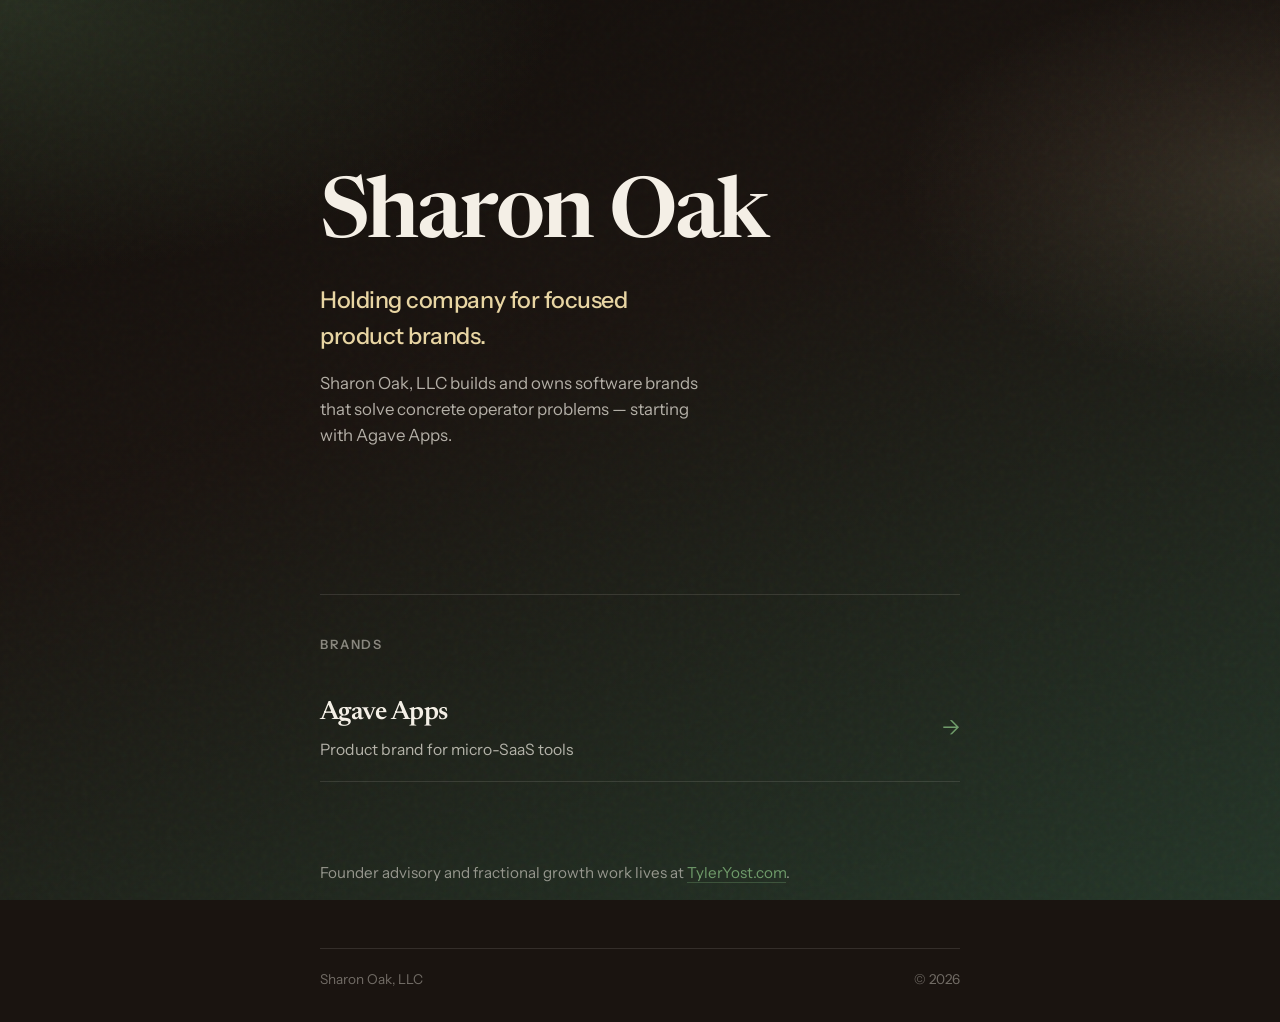
==== index.html @ 5e7c7876 "Add Sharon Oak holding company static site Agave Apps first brand; GitHub Pages ready for sharonoak." ====
<!DOCTYPE html>
<html lang="en">
  <head>
    <meta charset="utf-8" />
    <meta name="viewport" content="width=device-width, initial-scale=1" />
    <title>Sharon Oak, LLC</title>
    <meta
      name="description"
      content="Sharon Oak, LLC — holding company for Agave Apps and related product brands."
    />
    <link rel="canonical" href="https://sharonoak.com/" />
    <meta property="og:title" content="Sharon Oak, LLC" />
    <meta property="og:description" content="Holding company for Agave Apps and related product brands." />
    <meta property="og:url" content="https://sharonoak.com/" />
    <meta property="og:type" content="website" />
    <link rel="preconnect" href="https://fonts.googleapis.com" />
    <link rel="preconnect" href="https://fonts.gstatic.com" crossorigin />
    <link
      href="https://fonts.googleapis.com/css2?family=Instrument+Sans:wght@400;500;600&family=Newsreader:opsz,wght@6..72,500;6..72,600&display=swap"
      rel="stylesheet"
    />
    <link rel="stylesheet" href="styles.css" />
  </head>
  <body>
    <div class="atmosphere" aria-hidden="true"></div>

    <main>
      <section class="hero">
        <p class="brand">Sharon Oak</p>
        <h1>Holding company for focused product brands.</h1>
        <p class="lede">
          Sharon Oak, LLC builds and owns software brands that solve concrete operator problems — starting with Agave Apps.
        </p>
      </section>

      <section class="brands">
        <h2>Brands</h2>
        <ul class="brand-list">
          <li>
            <a class="brand-link primary-brand" href="https://agaveapps.com">
              <span class="brand-name">Agave Apps</span>
              <span class="brand-desc">Product brand for micro-SaaS tools</span>
              <span class="brand-go" aria-hidden="true">→</span>
            </a>
          </li>
        </ul>
      </section>

      <section class="aside">
        <p>
          Founder advisory and fractional growth work lives at
          <a href="https://tyleryost.com">TylerYost.com</a>.
        </p>
      </section>
    </main>

    <footer>
      <span>Sharon Oak, LLC</span>
      <span id="y"></span>
    </footer>

    <script>
      document.getElementById("y").textContent = "© " + new Date().getFullYear();
    </script>
  </body>
</html>
---- styles.css ----
:root {
  --bark: #1a1410;
  --canopy: #243528;
  --leaf: #6f9b6a;
  --sun: #e8d5a3;
  --paper: #f4efe6;
  --muted: rgba(244, 239, 230, 0.7);
  --font-display: "Newsreader", Georgia, serif;
  --font-body: "Instrument Sans", system-ui, sans-serif;
}

*,
*::before,
*::after {
  box-sizing: border-box;
}

body {
  margin: 0;
  min-height: 100vh;
  font-family: var(--font-body);
  color: var(--paper);
  background: var(--bark);
  line-height: 1.55;
  -webkit-font-smoothing: antialiased;
  display: flex;
  flex-direction: column;
}

.atmosphere {
  position: fixed;
  inset: 0;
  z-index: -1;
  background:
    radial-gradient(ellipse 80% 55% at 0% 0%, rgba(111, 155, 106, 0.22), transparent 55%),
    radial-gradient(ellipse 60% 45% at 100% 20%, rgba(232, 213, 163, 0.12), transparent 50%),
    linear-gradient(160deg, #120e0b 0%, var(--bark) 40%, var(--canopy) 100%);
  animation: canopy 22s ease-in-out infinite alternate;
}

.atmosphere::after {
  content: "";
  position: absolute;
  inset: 0;
  opacity: 0.28;
  background-image: url("data:image/svg+xml,%3Csvg viewBox='0 0 200 200' xmlns='http://www.w3.org/2000/svg'%3E%3Cfilter id='n'%3E%3CfeTurbulence type='fractalNoise' baseFrequency='0.8' numOctaves='3' stitchTiles='stitch'/%3E%3C/filter%3E%3Crect width='100%25' height='100%25' filter='url(%23n)' opacity='0.5'/%3E%3C/svg%3E");
  mix-blend-mode: soft-light;
  pointer-events: none;
}

@keyframes canopy {
  from {
    filter: saturate(1);
  }
  to {
    filter: saturate(1.15);
  }
}

main {
  flex: 1;
  width: min(40rem, calc(100% - 3rem));
  margin: 0 auto;
  padding: 4.5rem 0 3rem;
}

.hero {
  min-height: 58vh;
  display: flex;
  flex-direction: column;
  justify-content: center;
  padding-bottom: 2.5rem;
}

.brand {
  margin: 0 0 1.5rem;
  font-family: var(--font-display);
  font-size: clamp(3rem, 11vw, 5.25rem);
  font-weight: 600;
  line-height: 0.95;
  letter-spacing: -0.03em;
  color: var(--paper);
  animation: lift 0.85s ease both;
}

.hero h1 {
  margin: 0 0 1rem;
  font-family: var(--font-body);
  font-size: clamp(1.2rem, 2.8vw, 1.45rem);
  font-weight: 500;
  letter-spacing: -0.02em;
  color: var(--sun);
  max-width: 22ch;
  animation: lift 0.85s ease 0.1s both;
}

.lede {
  margin: 0;
  color: var(--muted);
  font-size: 1.05rem;
  max-width: 36ch;
  animation: lift 0.85s ease 0.2s both;
}

@keyframes lift {
  from {
    opacity: 0;
    transform: translateY(0.9rem);
  }
  to {
    opacity: 1;
    transform: translateY(0);
  }
}

.brands {
  padding: 2.5rem 0;
  border-top: 1px solid rgba(244, 239, 230, 0.12);
  animation: lift 0.85s ease 0.28s both;
}

.brands h2 {
  margin: 0 0 1.25rem;
  font-family: var(--font-body);
  font-size: 0.8rem;
  font-weight: 600;
  letter-spacing: 0.12em;
  text-transform: uppercase;
  color: rgba(244, 239, 230, 0.5);
}

.brand-list {
  list-style: none;
  margin: 0;
  padding: 0;
}

.brand-link {
  display: grid;
  grid-template-columns: 1fr auto;
  grid-template-rows: auto auto;
  column-gap: 1rem;
  row-gap: 0.25rem;
  padding: 1.15rem 0;
  text-decoration: none;
  color: inherit;
  border-bottom: 1px solid rgba(244, 239, 230, 0.12);
  transition: color 0.2s ease;
}

.brand-name {
  grid-column: 1;
  font-family: var(--font-display);
  font-size: 1.65rem;
  font-weight: 600;
  letter-spacing: -0.02em;
  color: var(--paper);
}

.brand-desc {
  grid-column: 1;
  color: var(--muted);
  font-size: 0.98rem;
}

.brand-go {
  grid-column: 2;
  grid-row: 1 / span 2;
  align-self: center;
  color: var(--leaf);
  font-size: 1.35rem;
  transition: transform 0.2s ease;
}

.brand-link:hover .brand-name {
  color: var(--sun);
}

.brand-link:hover .brand-go {
  transform: translateX(4px);
}

.aside {
  padding: 1.5rem 0 0;
  color: rgba(244, 239, 230, 0.55);
  font-size: 0.95rem;
}

.aside a {
  color: var(--leaf);
  text-decoration: none;
  border-bottom: 1px solid rgba(111, 155, 106, 0.35);
}

.aside a:hover {
  color: var(--sun);
  border-color: rgba(232, 213, 163, 0.45);
}

footer {
  width: min(40rem, calc(100% - 3rem));
  margin: 0 auto;
  padding: 1.25rem 0 2rem;
  display: flex;
  justify-content: space-between;
  gap: 1rem;
  border-top: 1px solid rgba(244, 239, 230, 0.12);
  color: rgba(244, 239, 230, 0.4);
  font-size: 0.85rem;
}

@media (prefers-reduced-motion: reduce) {
  .atmosphere,
  .brand,
  .hero h1,
  .lede,
  .brands {
    animation: none !important;
  }
}
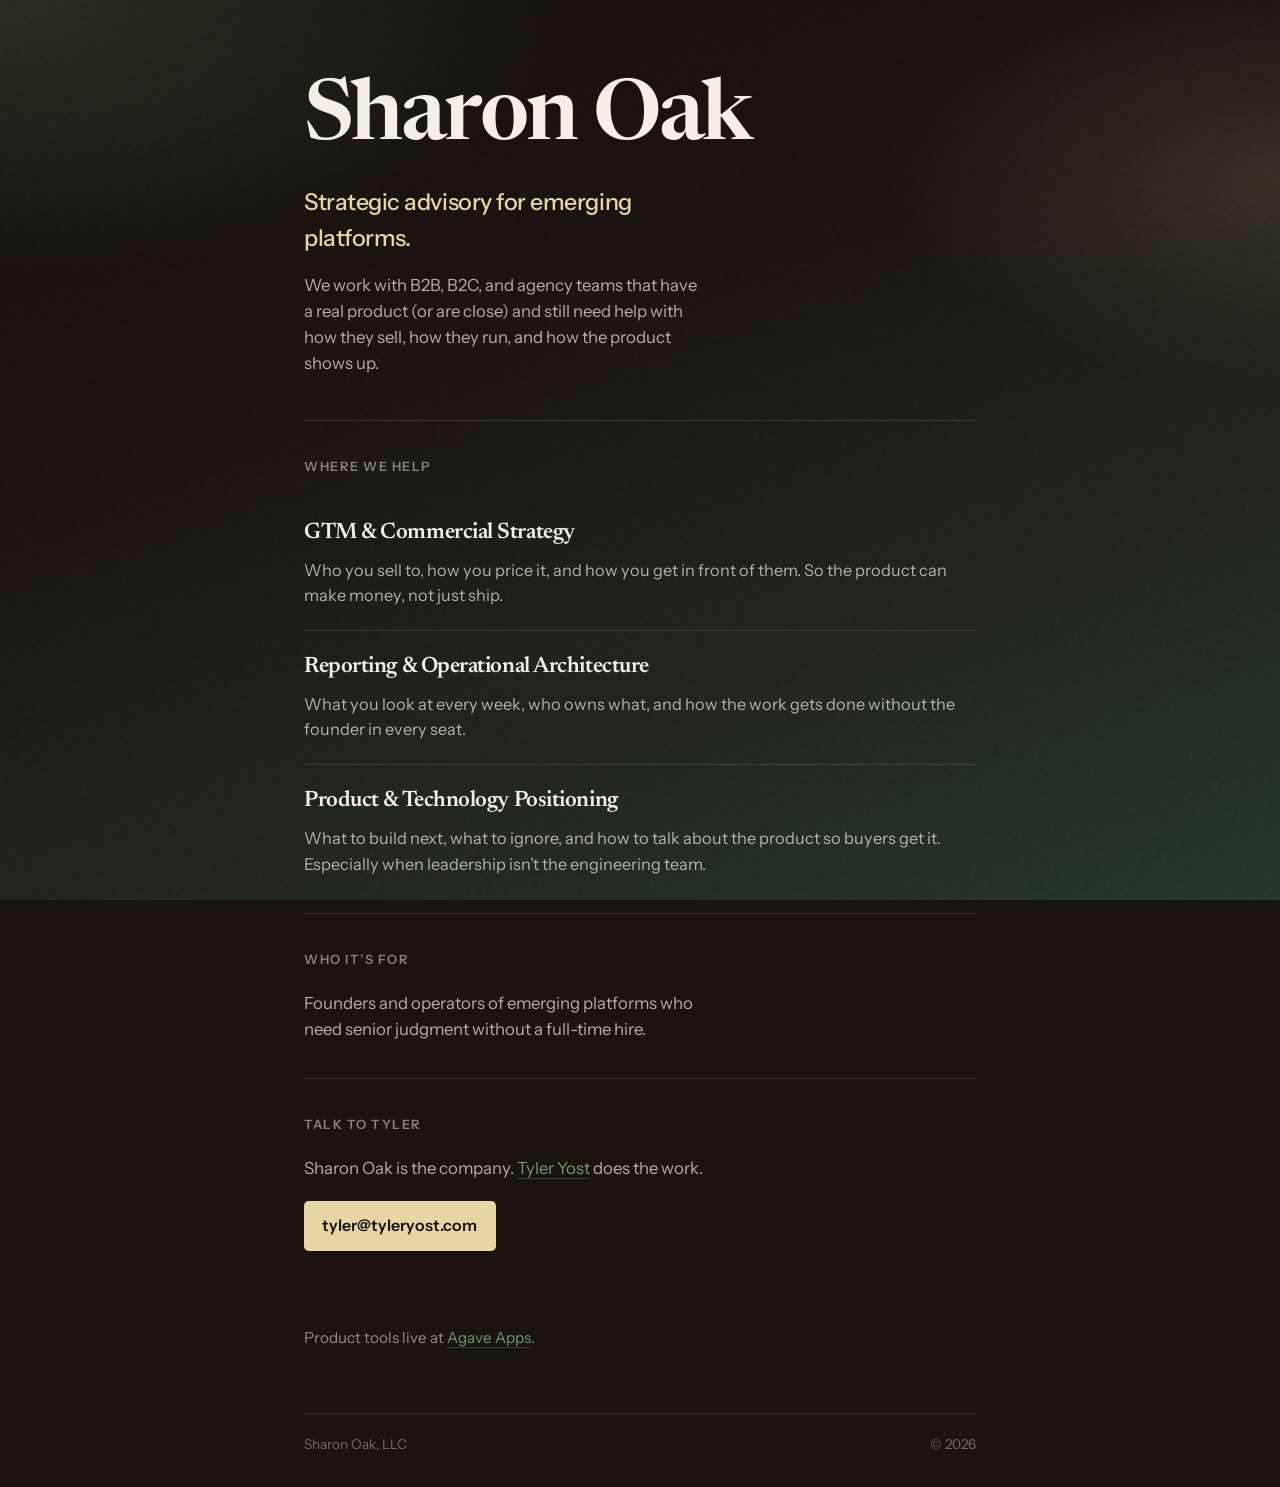
==== commit 0b6c5101: "Lead with strategic advisory, not a holding company. Jared’s team will hit this URL; holdco-first co" ====
--- a/index.html
+++ b/index.html
@@ -3,14 +3,17 @@
   <head>
     <meta charset="utf-8" />
     <meta name="viewport" content="width=device-width, initial-scale=1" />
-    <title>Sharon Oak, LLC</title>
+    <title>Sharon Oak — Strategic Advisory</title>
     <meta
       name="description"
-      content="Sharon Oak, LLC — holding company for Agave Apps and related product brands."
+      content="Strategic advisory for emerging B2B, B2C, and agency platforms. GTM, operations, and product positioning."
     />
     <link rel="canonical" href="https://sharonoak.com/" />
-    <meta property="og:title" content="Sharon Oak, LLC" />
-    <meta property="og:description" content="Holding company for Agave Apps and related product brands." />
+    <meta property="og:title" content="Sharon Oak — Strategic Advisory" />
+    <meta
+      property="og:description"
+      content="Strategic advisory for emerging B2B, B2C, and agency platforms."
+    />
     <meta property="og:url" content="https://sharonoak.com/" />
     <meta property="og:type" content="website" />
     <link rel="preconnect" href="https://fonts.googleapis.com" />
@@ -27,29 +30,55 @@
     <main>
       <section class="hero">
         <p class="brand">Sharon Oak</p>
-        <h1>Holding company for focused product brands.</h1>
+        <h1>Strategic advisory for emerging platforms.</h1>
         <p class="lede">
-          Sharon Oak, LLC builds and owns software brands that solve concrete operator problems — starting with Agave Apps.
+          We work with B2B, B2C, and agency teams that have a real product (or are close) and still need help with how they sell, how they run, and how the product shows up.
         </p>
       </section>
 
-      <section class="brands">
-        <h2>Brands</h2>
-        <ul class="brand-list">
-          <li>
-            <a class="brand-link primary-brand" href="https://agaveapps.com">
-              <span class="brand-name">Agave Apps</span>
-              <span class="brand-desc">Product brand for micro-SaaS tools</span>
-              <span class="brand-go" aria-hidden="true">→</span>
-            </a>
-          </li>
-        </ul>
+      <section class="work">
+        <h2>Where we help</h2>
+        <div class="grid">
+          <div class="card">
+            <h3>GTM &amp; Commercial Strategy</h3>
+            <p>
+              Who you sell to, how you price it, and how you get in front of them. So the product can make money, not just ship.
+            </p>
+          </div>
+          <div class="card">
+            <h3>Reporting &amp; Operational Architecture</h3>
+            <p>
+              What you look at every week, who owns what, and how the work gets done without the founder in every seat.
+            </p>
+          </div>
+          <div class="card">
+            <h3>Product &amp; Technology Positioning</h3>
+            <p>
+              What to build next, what to ignore, and how to talk about the product so buyers get it. Especially when leadership isn’t the engineering team.
+            </p>
+          </div>
+        </div>
+      </section>
+
+      <section class="who">
+        <h2>Who it’s for</h2>
+        <p>
+          Founders and operators of emerging platforms who need senior judgment without a full-time hire.
+        </p>
+      </section>
+
+      <section class="close">
+        <h2>Talk to Tyler</h2>
+        <p>
+          Sharon Oak is the company. <a href="https://tyleryost.com">Tyler Yost</a> does the work.
+        </p>
+        <a class="btn" href="mailto:tyler@tyleryost.com?subject=Sharon%20Oak%20advisory">tyler@tyleryost.com</a>
       </section>
 
       <section class="aside">
         <p>
-          Founder advisory and fractional growth work lives at
-          <a href="https://tyleryost.com">TylerYost.com</a>.
+          Product tools live at
+          <a href="https://agaveapps.com">Agave Apps</a>.
         </p>
       </section>
     </main>
--- a/styles.css
+++ b/styles.css
@@ -59,17 +59,16 @@
 
 main {
   flex: 1;
-  width: min(40rem, calc(100% - 3rem));
+  width: min(42rem, calc(100% - 3rem));
   margin: 0 auto;
-  padding: 4.5rem 0 3rem;
+  padding: 3.5rem 0 3rem;
 }
 
 .hero {
-  min-height: 58vh;
   display: flex;
   flex-direction: column;
   justify-content: center;
-  padding-bottom: 2.5rem;
+  padding: 1.5rem 0 2.75rem;
 }
 
 .brand {
@@ -113,13 +112,17 @@
   }
 }
 
-.brands {
-  padding: 2.5rem 0;
+.work,
+.who,
+.close {
+  padding: 2.25rem 0;
   border-top: 1px solid rgba(244, 239, 230, 0.12);
   animation: lift 0.85s ease 0.28s both;
 }
 
-.brands h2 {
+.work h2,
+.who h2,
+.close h2 {
   margin: 0 0 1.25rem;
   font-family: var(--font-body);
   font-size: 0.8rem;
@@ -129,55 +132,80 @@
   color: rgba(244, 239, 230, 0.5);
 }
 
-.brand-list {
-  list-style: none;
-  margin: 0;
-  padding: 0;
-}
-
-.brand-link {
+.grid {
   display: grid;
-  grid-template-columns: 1fr auto;
-  grid-template-rows: auto auto;
-  column-gap: 1rem;
-  row-gap: 0.25rem;
-  padding: 1.15rem 0;
-  text-decoration: none;
-  color: inherit;
+  gap: 0;
+}
+
+.card {
+  padding: 1.2rem 0 1.35rem;
   border-bottom: 1px solid rgba(244, 239, 230, 0.12);
-  transition: color 0.2s ease;
-}
-
-.brand-name {
-  grid-column: 1;
+}
+
+.card:last-child {
+  border-bottom: none;
+  padding-bottom: 0;
+}
+
+.card h3 {
+  margin: 0 0 0.45rem;
   font-family: var(--font-display);
-  font-size: 1.65rem;
+  font-size: 1.4rem;
   font-weight: 600;
   letter-spacing: -0.02em;
   color: var(--paper);
 }
 
-.brand-desc {
-  grid-column: 1;
+.card p {
+  margin: 0;
   color: var(--muted);
-  font-size: 0.98rem;
-}
-
-.brand-go {
-  grid-column: 2;
-  grid-row: 1 / span 2;
-  align-self: center;
+  font-size: 1.02rem;
+}
+
+.who p,
+.close p {
+  margin: 0;
+  color: var(--muted);
+  font-size: 1.05rem;
+  max-width: 38ch;
+}
+
+.close p {
+  margin-bottom: 1.25rem;
+}
+
+.close a:not(.btn) {
   color: var(--leaf);
-  font-size: 1.35rem;
-  transition: transform 0.2s ease;
-}
-
-.brand-link:hover .brand-name {
+  text-decoration: none;
+  border-bottom: 1px solid rgba(111, 155, 106, 0.35);
+}
+
+.close a:not(.btn):hover {
   color: var(--sun);
-}
-
-.brand-link:hover .brand-go {
-  transform: translateX(4px);
+  border-color: rgba(232, 213, 163, 0.45);
+}
+
+.btn {
+  display: inline-flex;
+  align-items: center;
+  justify-content: center;
+  padding: 0.8rem 1.15rem;
+  font-family: var(--font-body);
+  font-size: 1rem;
+  font-weight: 600;
+  text-decoration: none;
+  border-radius: 0.3rem;
+  background: var(--sun);
+  color: var(--bark);
+  border: none;
+  transition: transform 0.2s ease, background 0.2s ease;
+}
+
+.btn:hover {
+  background: #f0e2b8;
+  color: var(--bark);
+  border: none;
+  transform: translateY(-1px);
 }
 
 .aside {
@@ -198,7 +226,7 @@
 }
 
 footer {
-  width: min(40rem, calc(100% - 3rem));
+  width: min(42rem, calc(100% - 3rem));
   margin: 0 auto;
   padding: 1.25rem 0 2rem;
   display: flex;
@@ -214,7 +242,9 @@
   .brand,
   .hero h1,
   .lede,
-  .brands {
+  .work,
+  .who,
+  .close {
     animation: none !important;
   }
 }
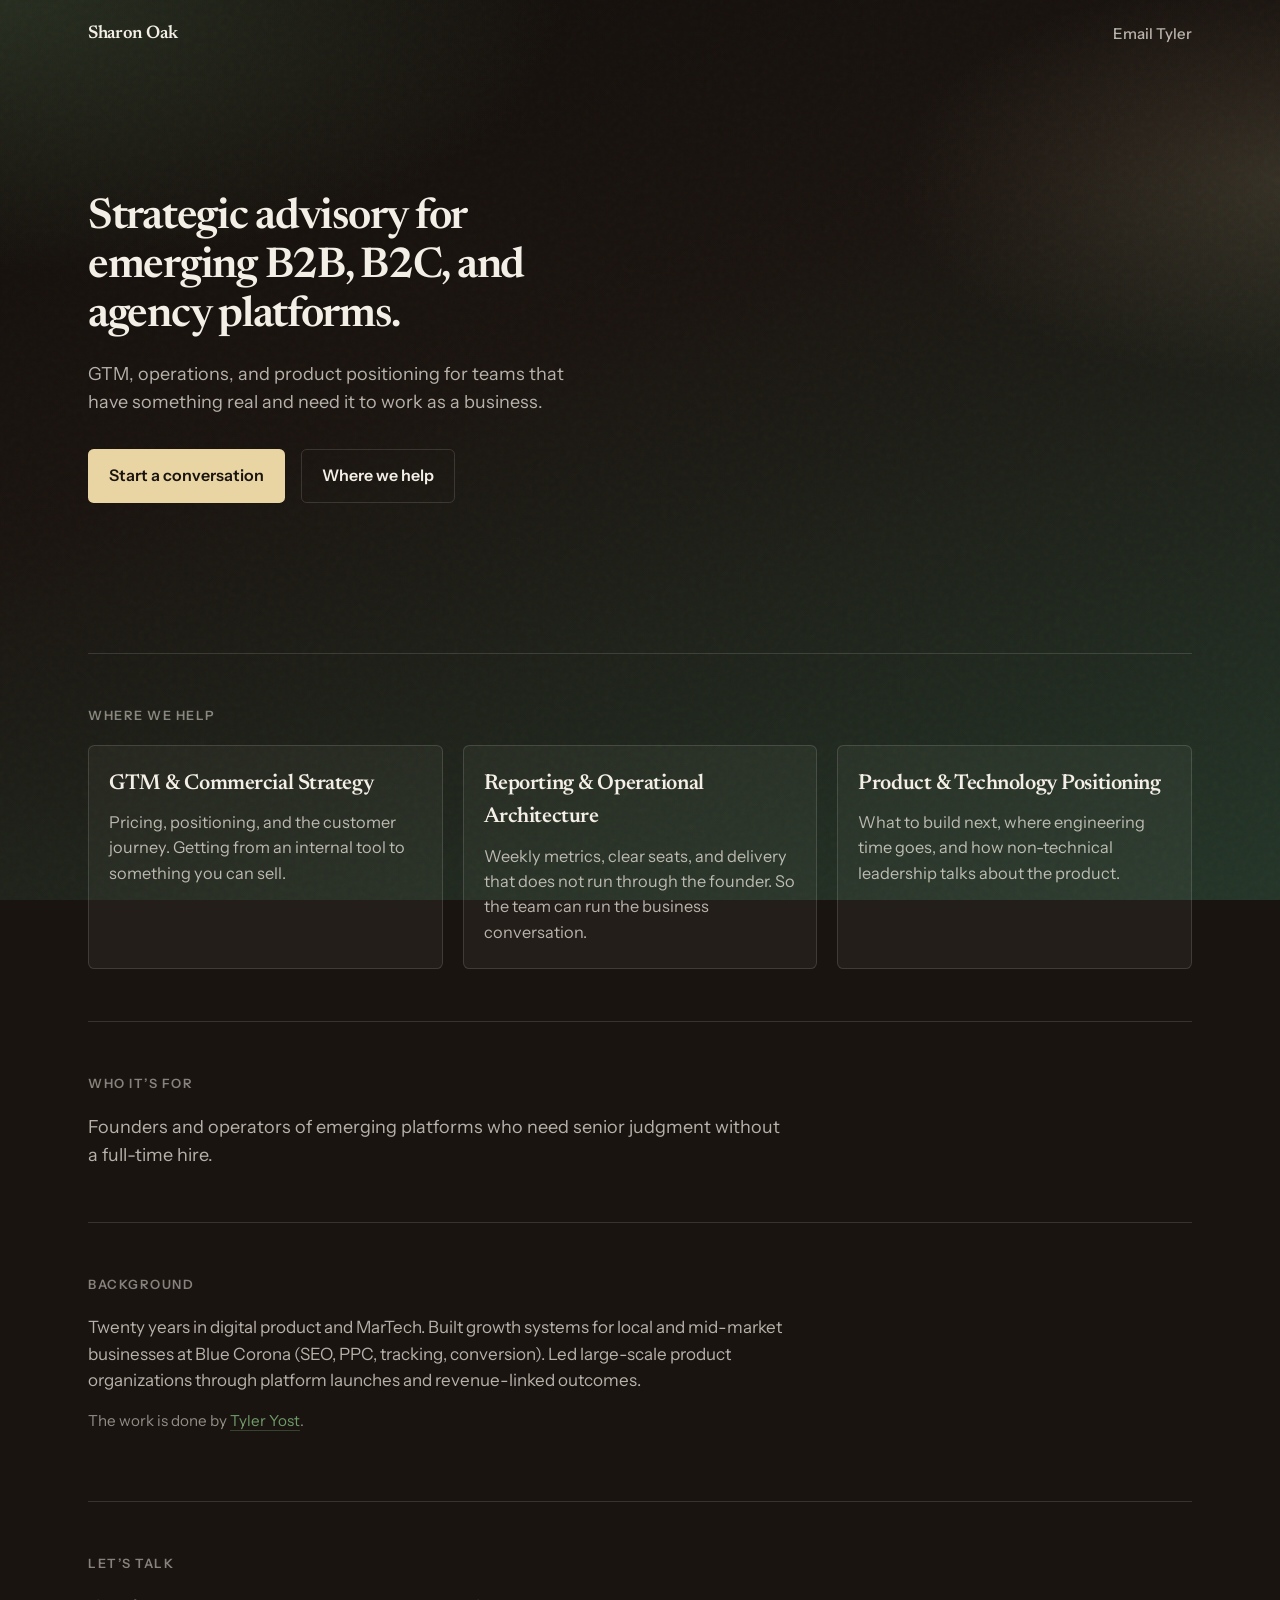
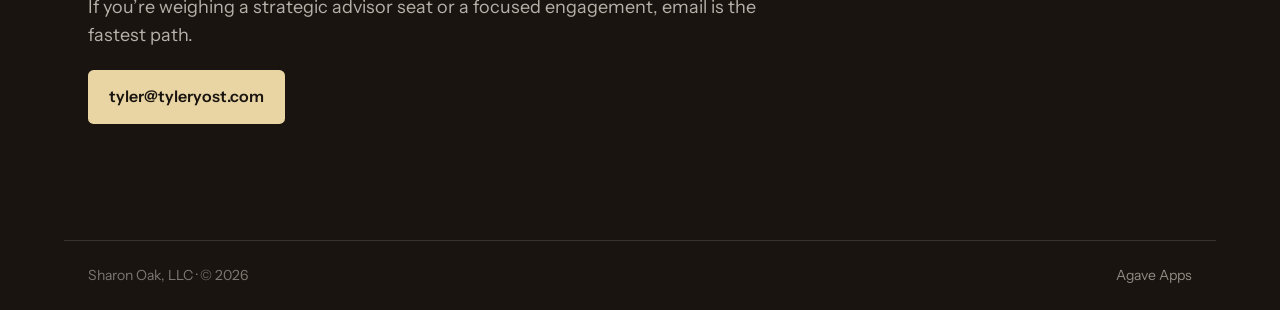
==== commit ed5ccac6: "Make the offer the headline, not the company name. Holdco splash layout still read as a holding page" ====
--- a/index.html
+++ b/index.html
@@ -3,13 +3,13 @@
   <head>
     <meta charset="utf-8" />
     <meta name="viewport" content="width=device-width, initial-scale=1" />
-    <title>Sharon Oak — Strategic Advisory</title>
+    <title>Sharon Oak | Strategic Advisory</title>
     <meta
       name="description"
       content="Strategic advisory for emerging B2B, B2C, and agency platforms. GTM, operations, and product positioning."
     />
     <link rel="canonical" href="https://sharonoak.com/" />
-    <meta property="og:title" content="Sharon Oak — Strategic Advisory" />
+    <meta property="og:title" content="Sharon Oak | Strategic Advisory" />
     <meta
       property="og:description"
       content="Strategic advisory for emerging B2B, B2C, and agency platforms."
@@ -22,70 +22,81 @@
       href="https://fonts.googleapis.com/css2?family=Instrument+Sans:wght@400;500;600&family=Newsreader:opsz,wght@6..72,500;6..72,600&display=swap"
       rel="stylesheet"
     />
-    <link rel="stylesheet" href="styles.css" />
+    <link rel="stylesheet" href="styles.css?v=3" />
   </head>
   <body>
     <div class="atmosphere" aria-hidden="true"></div>
 
+    <header class="site-header">
+      <a class="wordmark" href="/">Sharon Oak</a>
+      <a class="header-cta" href="mailto:tyler@tyleryost.com?subject=Sharon%20Oak%20advisory">Email Tyler</a>
+    </header>
+
     <main>
       <section class="hero">
-        <p class="brand">Sharon Oak</p>
-        <h1>Strategic advisory for emerging platforms.</h1>
+        <h1>Strategic advisory for emerging B2B, B2C, and agency platforms.</h1>
         <p class="lede">
-          We work with B2B, B2C, and agency teams that have a real product (or are close) and still need help with how they sell, how they run, and how the product shows up.
+          GTM, operations, and product positioning for teams that have something real and need it to work as a business.
         </p>
+        <div class="cta-row">
+          <a class="btn" href="mailto:tyler@tyleryost.com?subject=Sharon%20Oak%20advisory">Start a conversation</a>
+          <a class="btn ghost" href="#work">Where we help</a>
+        </div>
       </section>
 
-      <section class="work">
+      <section class="section" id="work">
         <h2>Where we help</h2>
         <div class="grid">
           <div class="card">
             <h3>GTM &amp; Commercial Strategy</h3>
             <p>
-              Who you sell to, how you price it, and how you get in front of them. So the product can make money, not just ship.
+              Pricing, positioning, and the customer journey. Getting from an internal tool to something you can sell.
             </p>
           </div>
           <div class="card">
             <h3>Reporting &amp; Operational Architecture</h3>
             <p>
-              What you look at every week, who owns what, and how the work gets done without the founder in every seat.
+              Weekly metrics, clear seats, and delivery that does not run through the founder. So the team can run the business conversation.
             </p>
           </div>
           <div class="card">
             <h3>Product &amp; Technology Positioning</h3>
             <p>
-              What to build next, what to ignore, and how to talk about the product so buyers get it. Especially when leadership isn’t the engineering team.
+              What to build next, where engineering time goes, and how non-technical leadership talks about the product.
             </p>
           </div>
         </div>
       </section>
 
-      <section class="who">
+      <section class="section" id="for">
         <h2>Who it’s for</h2>
-        <p>
+        <p class="section-lede">
           Founders and operators of emerging platforms who need senior judgment without a full-time hire.
         </p>
       </section>
 
-      <section class="close">
-        <h2>Talk to Tyler</h2>
+      <section class="section credibility">
+        <h2>Background</h2>
         <p>
-          Sharon Oak is the company. <a href="https://tyleryost.com">Tyler Yost</a> does the work.
+          Twenty years in digital product and MarTech. Built growth systems for local and mid-market businesses at Blue Corona (SEO, PPC, tracking, conversion). Led large-scale product organizations through platform launches and revenue-linked outcomes.
+        </p>
+        <p class="quiet">
+          The work is done by <a href="https://tyleryost.com">Tyler Yost</a>.
+        </p>
+      </section>
+
+      <section class="section close">
+        <h2>Let’s talk</h2>
+        <p class="section-lede">
+          If you’re weighing a strategic advisor seat or a focused engagement, email is the fastest path.
         </p>
         <a class="btn" href="mailto:tyler@tyleryost.com?subject=Sharon%20Oak%20advisory">tyler@tyleryost.com</a>
       </section>
-
-      <section class="aside">
-        <p>
-          Product tools live at
-          <a href="https://agaveapps.com">Agave Apps</a>.
-        </p>
-      </section>
     </main>
 
-    <footer>
-      <span>Sharon Oak, LLC</span>
-      <span id="y"></span>
+    <footer class="site-footer">
+      <span>Sharon Oak, LLC · <span id="y"></span></span>
+      <a href="https://agaveapps.com">Agave Apps</a>
     </footer>
 
     <script>
--- a/styles.css
+++ b/styles.css
@@ -4,7 +4,8 @@
   --leaf: #6f9b6a;
   --sun: #e8d5a3;
   --paper: #f4efe6;
-  --muted: rgba(244, 239, 230, 0.7);
+  --muted: rgba(244, 239, 230, 0.72);
+  --line: rgba(244, 239, 230, 0.14);
   --font-display: "Newsreader", Georgia, serif;
   --font-body: "Instrument Sans", system-ui, sans-serif;
 }
@@ -15,16 +16,19 @@
   box-sizing: border-box;
 }
 
+html {
+  scroll-behavior: smooth;
+}
+
 body {
   margin: 0;
   min-height: 100vh;
   font-family: var(--font-body);
+  font-size: 1.0625rem;
   color: var(--paper);
   background: var(--bark);
   line-height: 1.55;
   -webkit-font-smoothing: antialiased;
-  display: flex;
-  flex-direction: column;
 }
 
 .atmosphere {
@@ -57,48 +61,79 @@
   }
 }
 
+.site-header {
+  display: flex;
+  align-items: center;
+  justify-content: space-between;
+  padding: 1.25rem 1.5rem;
+  max-width: 72rem;
+  margin: 0 auto;
+}
+
+.wordmark {
+  font-family: var(--font-display);
+  font-weight: 600;
+  font-size: 1.15rem;
+  letter-spacing: -0.02em;
+  color: var(--paper);
+  text-decoration: none;
+}
+
+.header-cta {
+  color: var(--muted);
+  text-decoration: none;
+  font-size: 0.9375rem;
+  font-weight: 500;
+  border-bottom: 1px solid transparent;
+  transition: color 0.2s ease, border-color 0.2s ease;
+}
+
+.header-cta:hover {
+  color: var(--sun);
+  border-color: rgba(232, 213, 163, 0.45);
+}
+
 main {
-  flex: 1;
-  width: min(42rem, calc(100% - 3rem));
+  max-width: 72rem;
   margin: 0 auto;
-  padding: 3.5rem 0 3rem;
+  padding: 0 1.5rem 4rem;
 }
 
 .hero {
+  min-height: calc(72vh - 4rem);
   display: flex;
   flex-direction: column;
   justify-content: center;
-  padding: 1.5rem 0 2.75rem;
-}
-
-.brand {
-  margin: 0 0 1.5rem;
+  padding: 2.5rem 0 4rem;
+  max-width: 44rem;
+}
+
+.hero h1 {
+  margin: 0 0 1.25rem;
   font-family: var(--font-display);
-  font-size: clamp(3rem, 11vw, 5.25rem);
-  font-weight: 600;
-  line-height: 0.95;
+  font-weight: 600;
+  font-size: clamp(1.85rem, 4.4vw, 2.65rem);
+  line-height: 1.15;
   letter-spacing: -0.03em;
   color: var(--paper);
+  max-width: 18ch;
   animation: lift 0.85s ease both;
 }
 
-.hero h1 {
-  margin: 0 0 1rem;
-  font-family: var(--font-body);
-  font-size: clamp(1.2rem, 2.8vw, 1.45rem);
-  font-weight: 500;
-  letter-spacing: -0.02em;
-  color: var(--sun);
-  max-width: 22ch;
-  animation: lift 0.85s ease 0.1s both;
-}
-
 .lede {
-  margin: 0;
-  color: var(--muted);
-  font-size: 1.05rem;
-  max-width: 36ch;
-  animation: lift 0.85s ease 0.2s both;
+  margin: 0 0 2rem;
+  color: var(--muted);
+  font-size: 1.125rem;
+  max-width: 42ch;
+  animation: lift 0.85s ease 0.12s both;
+}
+
+.cta-row {
+  display: flex;
+  flex-wrap: wrap;
+  gap: 0.85rem 1rem;
+  align-items: center;
+  animation: lift 0.85s ease 0.22s both;
 }
 
 @keyframes lift {
@@ -112,139 +147,163 @@
   }
 }
 
-.work,
-.who,
-.close {
-  padding: 2.25rem 0;
-  border-top: 1px solid rgba(244, 239, 230, 0.12);
-  animation: lift 0.85s ease 0.28s both;
-}
-
-.work h2,
-.who h2,
-.close h2 {
-  margin: 0 0 1.25rem;
-  font-family: var(--font-body);
-  font-size: 0.8rem;
-  font-weight: 600;
-  letter-spacing: 0.12em;
-  text-transform: uppercase;
-  color: rgba(244, 239, 230, 0.5);
-}
-
-.grid {
-  display: grid;
-  gap: 0;
-}
-
-.card {
-  padding: 1.2rem 0 1.35rem;
-  border-bottom: 1px solid rgba(244, 239, 230, 0.12);
-}
-
-.card:last-child {
-  border-bottom: none;
-  padding-bottom: 0;
-}
-
-.card h3 {
-  margin: 0 0 0.45rem;
-  font-family: var(--font-display);
-  font-size: 1.4rem;
-  font-weight: 600;
-  letter-spacing: -0.02em;
-  color: var(--paper);
-}
-
-.card p {
-  margin: 0;
-  color: var(--muted);
-  font-size: 1.02rem;
-}
-
-.who p,
-.close p {
-  margin: 0;
-  color: var(--muted);
-  font-size: 1.05rem;
-  max-width: 38ch;
-}
-
-.close p {
-  margin-bottom: 1.25rem;
-}
-
-.close a:not(.btn) {
-  color: var(--leaf);
-  text-decoration: none;
-  border-bottom: 1px solid rgba(111, 155, 106, 0.35);
-}
-
-.close a:not(.btn):hover {
-  color: var(--sun);
-  border-color: rgba(232, 213, 163, 0.45);
-}
-
 .btn {
   display: inline-flex;
   align-items: center;
   justify-content: center;
-  padding: 0.8rem 1.15rem;
+  padding: 0.85rem 1.25rem;
   font-family: var(--font-body);
   font-size: 1rem;
   font-weight: 600;
   text-decoration: none;
-  border-radius: 0.3rem;
+  border-radius: 0.35rem;
   background: var(--sun);
   color: var(--bark);
-  border: none;
-  transition: transform 0.2s ease, background 0.2s ease;
+  border: 1px solid transparent;
+  transition: transform 0.2s ease, background 0.2s ease, color 0.2s ease, border-color 0.2s ease;
 }
 
 .btn:hover {
   background: #f0e2b8;
   color: var(--bark);
-  border: none;
   transform: translateY(-1px);
 }
 
-.aside {
-  padding: 1.5rem 0 0;
-  color: rgba(244, 239, 230, 0.55);
+.btn.ghost {
+  background: transparent;
+  color: var(--paper);
+  border-color: var(--line);
+}
+
+.btn.ghost:hover {
+  border-color: rgba(232, 213, 163, 0.45);
+  color: var(--sun);
+  background: transparent;
+}
+
+.section {
+  padding: 3.25rem 0;
+  border-top: 1px solid var(--line);
+}
+
+.section h2 {
+  margin: 0 0 1.25rem;
+  font-family: var(--font-body);
+  font-size: 0.8rem;
+  font-weight: 600;
+  letter-spacing: 0.12em;
+  text-transform: uppercase;
+  color: rgba(244, 239, 230, 0.5);
+}
+
+.section-lede {
+  margin: 0;
+  color: var(--muted);
+  font-size: 1.125rem;
+  max-width: 44rem;
+}
+
+.grid {
+  display: grid;
+  gap: 1.15rem;
+}
+
+.card {
+  padding: 1.35rem 1.25rem 1.45rem;
+  background: rgba(244, 239, 230, 0.045);
+  border: 1px solid var(--line);
+  border-radius: 0.4rem;
+}
+
+.card h3 {
+  margin: 0 0 0.55rem;
+  font-family: var(--font-display);
+  font-size: 1.35rem;
+  font-weight: 600;
+  letter-spacing: -0.02em;
+  color: var(--paper);
+}
+
+.card p {
+  margin: 0;
+  color: var(--muted);
+  font-size: 1.02rem;
+}
+
+.credibility p {
+  color: var(--muted);
+  margin: 0 0 1rem;
+  max-width: 44rem;
+}
+
+.quiet {
   font-size: 0.95rem;
-}
-
-.aside a {
+  color: rgba(244, 239, 230, 0.55) !important;
+}
+
+.credibility a,
+.close a:not(.btn) {
   color: var(--leaf);
   text-decoration: none;
   border-bottom: 1px solid rgba(111, 155, 106, 0.35);
 }
 
-.aside a:hover {
+.credibility a:hover,
+.close a:not(.btn):hover {
   color: var(--sun);
   border-color: rgba(232, 213, 163, 0.45);
 }
 
-footer {
-  width: min(42rem, calc(100% - 3rem));
+.close .btn {
+  margin-top: 1.25rem;
+}
+
+.site-footer {
+  max-width: 72rem;
   margin: 0 auto;
-  padding: 1.25rem 0 2rem;
+  padding: 1.5rem;
   display: flex;
+  flex-wrap: wrap;
+  gap: 0.75rem 1.5rem;
   justify-content: space-between;
-  gap: 1rem;
-  border-top: 1px solid rgba(244, 239, 230, 0.12);
-  color: rgba(244, 239, 230, 0.4);
-  font-size: 0.85rem;
+  border-top: 1px solid var(--line);
+  color: rgba(244, 239, 230, 0.45);
+  font-size: 0.875rem;
+}
+
+.site-footer a {
+  color: rgba(244, 239, 230, 0.55);
+  text-decoration: none;
+}
+
+.site-footer a:hover {
+  color: var(--sun);
+}
+
+@media (min-width: 840px) {
+  .grid {
+    grid-template-columns: repeat(3, 1fr);
+    gap: 1.25rem;
+    align-items: stretch;
+  }
+}
+
+@media (max-width: 640px) {
+  .hero {
+    min-height: auto;
+    padding: 2.5rem 0 3rem;
+  }
+
+  .hero h1 {
+    max-width: none;
+  }
 }
 
 @media (prefers-reduced-motion: reduce) {
   .atmosphere,
-  .brand,
   .hero h1,
   .lede,
-  .work,
-  .who,
-  .close {
+  .cta-row {
     animation: none !important;
   }
 }
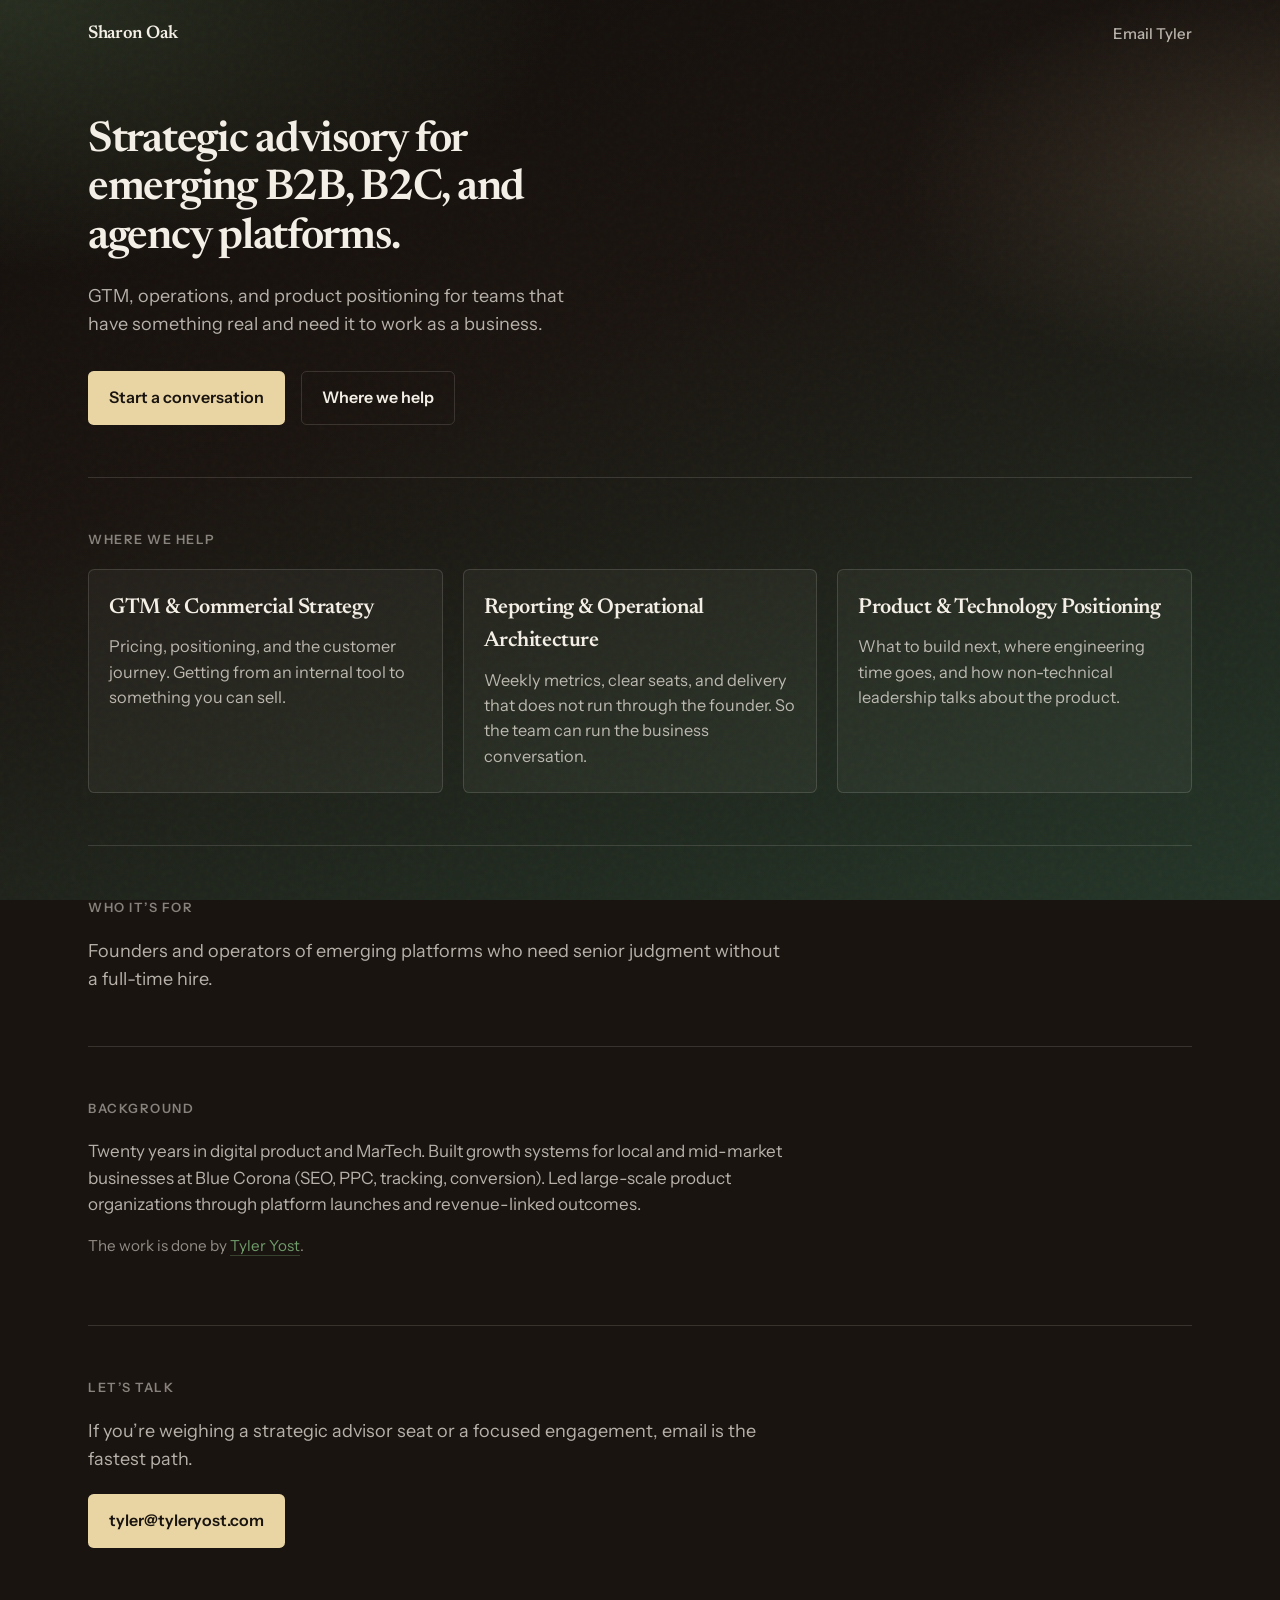
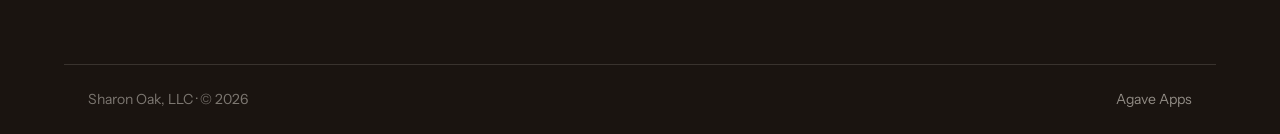
==== commit 35a3f764: "Keep the headline visible and pull the cards up. The fade-in started at opacity 0 and a tall hero le" ====
--- a/index.html
+++ b/index.html
@@ -22,7 +22,7 @@
       href="https://fonts.googleapis.com/css2?family=Instrument+Sans:wght@400;500;600&family=Newsreader:opsz,wght@6..72,500;6..72,600&display=swap"
       rel="stylesheet"
     />
-    <link rel="stylesheet" href="styles.css?v=3" />
+    <link rel="stylesheet" href="styles.css?v=5" />
   </head>
   <body>
     <div class="atmosphere" aria-hidden="true"></div>
--- a/styles.css
+++ b/styles.css
@@ -100,12 +100,11 @@
 }
 
 .hero {
-  min-height: calc(72vh - 4rem);
   display: flex;
   flex-direction: column;
   justify-content: center;
-  padding: 2.5rem 0 4rem;
-  max-width: 44rem;
+  padding: 3rem 0 3.25rem;
+  max-width: 46rem;
 }
 
 .hero h1 {
@@ -116,8 +115,7 @@
   line-height: 1.15;
   letter-spacing: -0.03em;
   color: var(--paper);
-  max-width: 18ch;
-  animation: lift 0.85s ease both;
+  max-width: 20ch;
 }
 
 .lede {
@@ -125,7 +123,6 @@
   color: var(--muted);
   font-size: 1.125rem;
   max-width: 42ch;
-  animation: lift 0.85s ease 0.12s both;
 }
 
 .cta-row {
@@ -133,18 +130,6 @@
   flex-wrap: wrap;
   gap: 0.85rem 1rem;
   align-items: center;
-  animation: lift 0.85s ease 0.22s both;
-}
-
-@keyframes lift {
-  from {
-    opacity: 0;
-    transform: translateY(0.9rem);
-  }
-  to {
-    opacity: 1;
-    transform: translateY(0);
-  }
 }
 
 .btn {
@@ -290,8 +275,7 @@
 
 @media (max-width: 640px) {
   .hero {
-    min-height: auto;
-    padding: 2.5rem 0 3rem;
+    padding: 2.25rem 0 2.5rem;
   }
 
   .hero h1 {
@@ -300,10 +284,7 @@
 }
 
 @media (prefers-reduced-motion: reduce) {
-  .atmosphere,
-  .hero h1,
-  .lede,
-  .cta-row {
+  .atmosphere {
     animation: none !important;
   }
 }
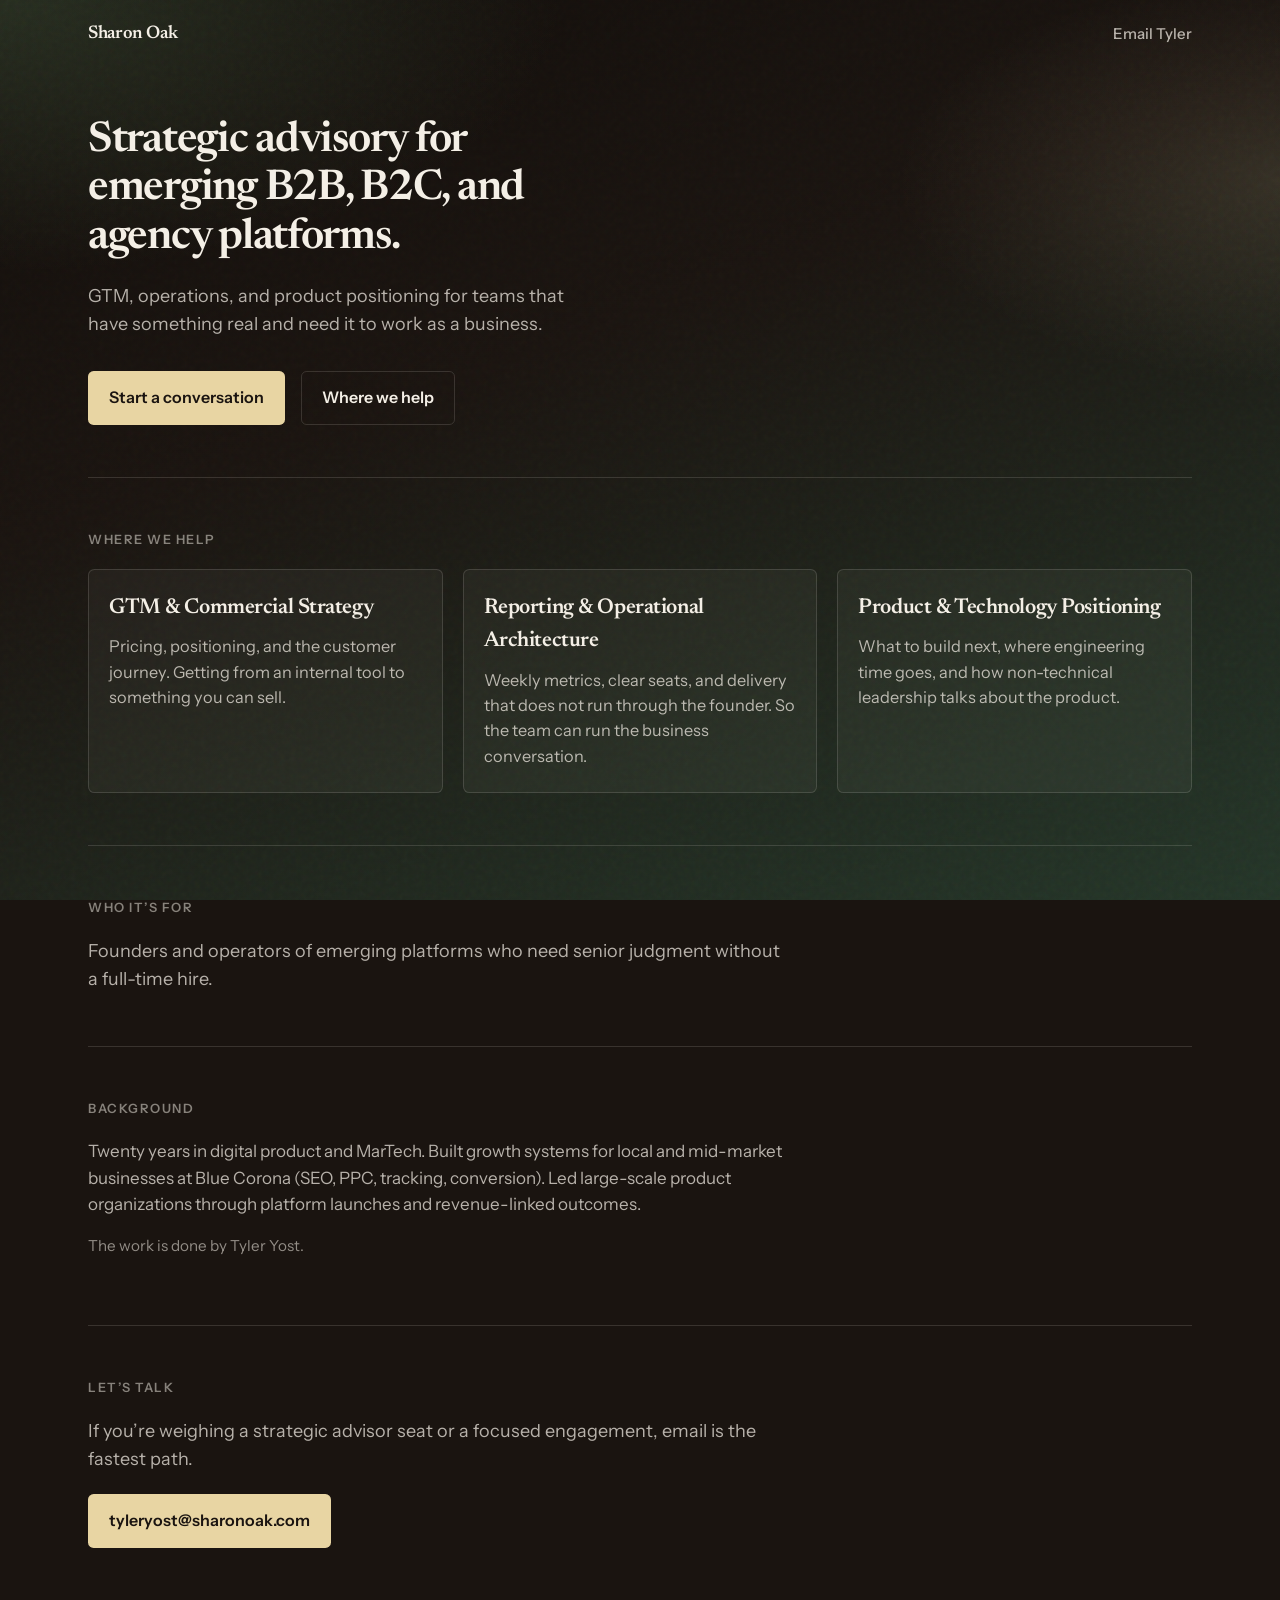
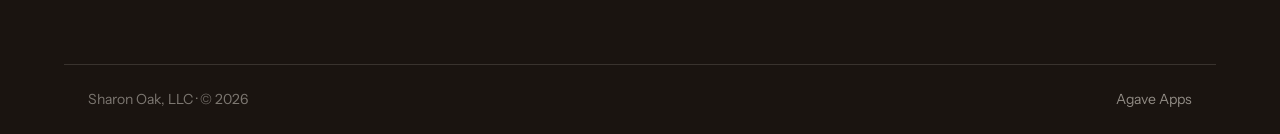
==== commit 4fdf4218: "Point contact to tyleryost@sharonoak.com and drop the personal-site link. Jared’s team should see on" ====
--- a/index.html
+++ b/index.html
@@ -22,14 +22,14 @@
       href="https://fonts.googleapis.com/css2?family=Instrument+Sans:wght@400;500;600&family=Newsreader:opsz,wght@6..72,500;6..72,600&display=swap"
       rel="stylesheet"
     />
-    <link rel="stylesheet" href="styles.css?v=5" />
+    <link rel="stylesheet" href="styles.css?v=6" />
   </head>
   <body>
     <div class="atmosphere" aria-hidden="true"></div>
 
     <header class="site-header">
       <a class="wordmark" href="/">Sharon Oak</a>
-      <a class="header-cta" href="mailto:tyler@tyleryost.com?subject=Sharon%20Oak%20advisory">Email Tyler</a>
+      <a class="header-cta" href="mailto:tyleryost@sharonoak.com?subject=Sharon%20Oak%20advisory">Email Tyler</a>
     </header>
 
     <main>
@@ -39,7 +39,7 @@
           GTM, operations, and product positioning for teams that have something real and need it to work as a business.
         </p>
         <div class="cta-row">
-          <a class="btn" href="mailto:tyler@tyleryost.com?subject=Sharon%20Oak%20advisory">Start a conversation</a>
+          <a class="btn" href="mailto:tyleryost@sharonoak.com?subject=Sharon%20Oak%20advisory">Start a conversation</a>
           <a class="btn ghost" href="#work">Where we help</a>
         </div>
       </section>
@@ -80,9 +80,7 @@
         <p>
           Twenty years in digital product and MarTech. Built growth systems for local and mid-market businesses at Blue Corona (SEO, PPC, tracking, conversion). Led large-scale product organizations through platform launches and revenue-linked outcomes.
         </p>
-        <p class="quiet">
-          The work is done by <a href="https://tyleryost.com">Tyler Yost</a>.
-        </p>
+        <p class="quiet">The work is done by Tyler Yost.</p>
       </section>
 
       <section class="section close">
@@ -90,7 +88,7 @@
         <p class="section-lede">
           If you’re weighing a strategic advisor seat or a focused engagement, email is the fastest path.
         </p>
-        <a class="btn" href="mailto:tyler@tyleryost.com?subject=Sharon%20Oak%20advisory">tyler@tyleryost.com</a>
+        <a class="btn" href="mailto:tyleryost@sharonoak.com?subject=Sharon%20Oak%20advisory">tyleryost@sharonoak.com</a>
       </section>
     </main>
 
